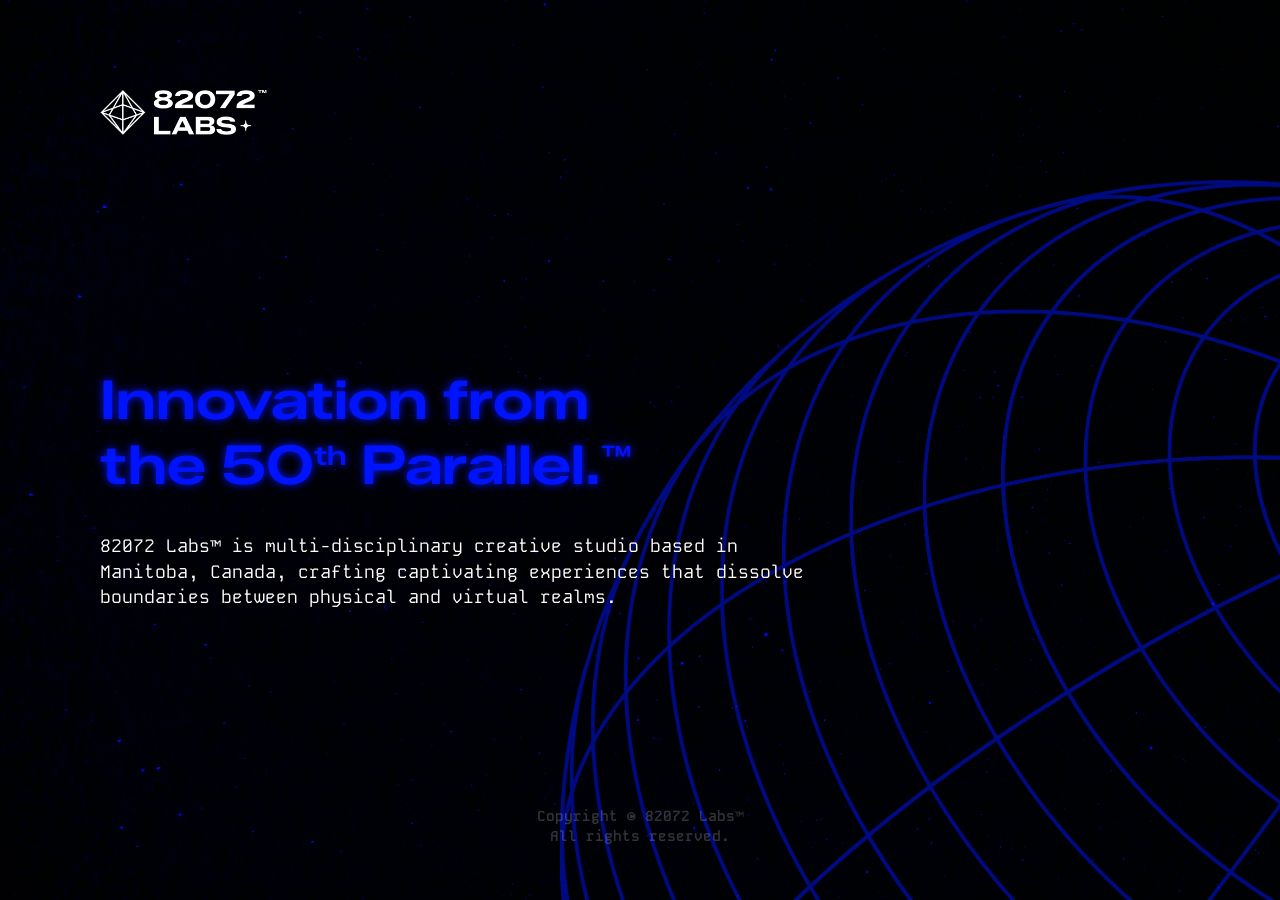
==== index.html @ af7fa80a "initial commit: working splash screen" ====
<!DOCTYPE html>
<html>
  <head>
    <meta charset="utf-8">
    <title>82072 LABS&trade;</title>
    <meta name="viewport" content="width=device-width">
    <meta name="description" content="Clementine Cleaning is a wellness-focused cleaning service currently serving Winnipeg, Steinbach, and Neepawa.">
    <meta name="keywords" content="manitoba cleaners, green cleaners, winnipeg professional cleaners, manitoba professional cleaners, professional cleaners, winnipeg">

    <meta property="og:description" content="Clementine Cleaning is a wellness-focused cleaning service currently serving Winnipeg, Steinbach, and Neepawa.">
    <meta property="og:site_name" content="Clementine Cleaning">
    <meta property="og:title" content="Clementine Cleaning &mdash; tidy home. tidy mind.&trade;">
    <meta property="og:type" content="website">
    <meta property="og:url" content="https://clementinecleaning.ca">
    <meta property="og:image" content="images/card@2x.png" />

    <meta name="theme-color" content="#FDC772">

    <!-- Favicons -->
    <link rel="shortcut icon" href="images/icon-white.png">
    <link rel="apple-touch-icon" href="images/icon-white.png" sizes="180x180">

    <!-- Stylesheets -->
    <link rel="preconnect" href="https://fonts.googleapis.com">
    <link rel="preconnect" href="https://fonts.gstatic.com" crossorigin>
    <link href="https://fonts.googleapis.com/css2?family=Zalando+Sans+Expanded:wght@200..900&display=swap" rel="stylesheet">
    <link href="https://fonts.googleapis.com/css2?family=Kode+Mono:wght@400..700&display=swap" rel="stylesheet">

    <link rel="stylesheet" href="css/flexboxgrid.min.css">
    <link rel="stylesheet" href="css/main.css">
  </head>
  <body>
    <div class="global-container">
    <div class="container-fluid">

      <header class="header row">
        <img class="logo"  src="images/logo-full.png" />
      </header>

      <section class="about row middle-xs between-xs">

        <div class="left-wrapper col-xs-12 col-md-8 last-xs first-md">
          <div class="tagline">Innovation from<br>the 50<sup>th</sup> Parallel.<sup>&trade;</sup></div>
          <div class="info">82072 Labs&trade; is multi-disciplinary creative studio based in Manitoba, Canada, crafting captivating experiences that dissolve boundaries between physical and virtual realms.</div>
        </div>

      </section>

      <footer class="footer row">
        <div class="copyright col-xs-12">Copyright &copy; 82072 Labs&trade;<br> All rights reserved.</div>
      </footer>
    </div>

    <span class="overlay"></span>
    <span class="globe"></span>
  </div>
  </body>
</html>
---- css/flexboxgrid.min.css ----
.container,.container-fluid{margin-right:auto;margin-left:auto}.container-fluid{padding-right:2rem;padding-left:2rem}.row{box-sizing:border-box;display:-webkit-box;display:-webkit-flex;display:-ms-flexbox;display:flex;-webkit-box-flex:0;-webkit-flex:0 1 auto;-ms-flex:0 1 auto;flex:0 1 auto;-webkit-box-orient:horizontal;-webkit-box-direction:normal;-webkit-flex-direction:row;-ms-flex-direction:row;flex-direction:row;-webkit-flex-wrap:wrap;-ms-flex-wrap:wrap;flex-wrap:wrap;margin-right:-.5rem;margin-left:-.5rem}.row.reverse{-webkit-box-orient:horizontal;-webkit-box-direction:reverse;-webkit-flex-direction:row-reverse;-ms-flex-direction:row-reverse;flex-direction:row-reverse}.col.reverse{-webkit-box-orient:vertical;-webkit-box-direction:reverse;-webkit-flex-direction:column-reverse;-ms-flex-direction:column-reverse;flex-direction:column-reverse}.col-xs,.col-xs-1,.col-xs-10,.col-xs-11,.col-xs-12,.col-xs-2,.col-xs-3,.col-xs-4,.col-xs-5,.col-xs-6,.col-xs-7,.col-xs-8,.col-xs-9,.col-xs-offset-1,.col-xs-offset-10,.col-xs-offset-11,.col-xs-offset-12,.col-xs-offset-2,.col-xs-offset-3,.col-xs-offset-4,.col-xs-offset-5,.col-xs-offset-6,.col-xs-offset-7,.col-xs-offset-8,.col-xs-offset-9{box-sizing:border-box;-webkit-box-flex:0;-webkit-flex:0 0 auto;-ms-flex:0 0 auto;flex:0 0 auto;padding-right:.5rem;padding-left:.5rem}.col-xs{-webkit-box-flex:1;-webkit-flex-grow:1;-ms-flex-positive:1;flex-grow:1;-webkit-flex-basis:0;-ms-flex-preferred-size:0;flex-basis:0;max-width:100%}.col-xs-1{-webkit-flex-basis:8.333%;-ms-flex-preferred-size:8.333%;flex-basis:8.333%;max-width:8.333%}.col-xs-2{-webkit-flex-basis:16.667%;-ms-flex-preferred-size:16.667%;flex-basis:16.667%;max-width:16.667%}.col-xs-3{-webkit-flex-basis:25%;-ms-flex-preferred-size:25%;flex-basis:25%;max-width:25%}.col-xs-4{-webkit-flex-basis:33.333%;-ms-flex-preferred-size:33.333%;flex-basis:33.333%;max-width:33.333%}.col-xs-5{-webkit-flex-basis:41.667%;-ms-flex-preferred-size:41.667%;flex-basis:41.667%;max-width:41.667%}.col-xs-6{-webkit-flex-basis:50%;-ms-flex-preferred-size:50%;flex-basis:50%;max-width:50%}.col-xs-7{-webkit-flex-basis:58.333%;-ms-flex-preferred-size:58.333%;flex-basis:58.333%;max-width:58.333%}.col-xs-8{-webkit-flex-basis:66.667%;-ms-flex-preferred-size:66.667%;flex-basis:66.667%;max-width:66.667%}.col-xs-9{-webkit-flex-basis:75%;-ms-flex-preferred-size:75%;flex-basis:75%;max-width:75%}.col-xs-10{-webkit-flex-basis:83.333%;-ms-flex-preferred-size:83.333%;flex-basis:83.333%;max-width:83.333%}.col-xs-11{-webkit-flex-basis:91.667%;-ms-flex-preferred-size:91.667%;flex-basis:91.667%;max-width:91.667%}.col-xs-12{-webkit-flex-basis:100%;-ms-flex-preferred-size:100%;flex-basis:100%;max-width:100%}.col-xs-offset-1{margin-left:8.333%}.col-xs-offset-2{margin-left:16.667%}.col-xs-offset-3{margin-left:25%}.col-xs-offset-4{margin-left:33.333%}.col-xs-offset-5{margin-left:41.667%}.col-xs-offset-6{margin-left:50%}.col-xs-offset-7{margin-left:58.333%}.col-xs-offset-8{margin-left:66.667%}.col-xs-offset-9{margin-left:75%}.col-xs-offset-10{margin-left:83.333%}.col-xs-offset-11{margin-left:91.667%}.start-xs{-webkit-box-pack:start;-webkit-justify-content:flex-start;-ms-flex-pack:start;justify-content:flex-start;text-align:start}.center-xs{-webkit-box-pack:center;-webkit-justify-content:center;-ms-flex-pack:center;justify-content:center;text-align:center}.end-xs{-webkit-box-pack:end;-webkit-justify-content:flex-end;-ms-flex-pack:end;justify-content:flex-end;text-align:end}.top-xs{-webkit-box-align:start;-webkit-align-items:flex-start;-ms-flex-align:start;align-items:flex-start}.middle-xs{-webkit-box-align:center;-webkit-align-items:center;-ms-flex-align:center;align-items:center}.bottom-xs{-webkit-box-align:end;-webkit-align-items:flex-end;-ms-flex-align:end;align-items:flex-end}.around-xs{-webkit-justify-content:space-around;-ms-flex-pack:distribute;justify-content:space-around}.between-xs{-webkit-box-pack:justify;-webkit-justify-content:space-between;-ms-flex-pack:justify;justify-content:space-between}.first-xs{-webkit-box-ordinal-group:0;-webkit-order:-1;-ms-flex-order:-1;order:-1}.last-xs{-webkit-box-ordinal-group:2;-webkit-order:1;-ms-flex-order:1;order:1}@media only screen and (min-width:48em){.container{width:49rem}.col-sm,.col-sm-1,.col-sm-10,.col-sm-11,.col-sm-12,.col-sm-2,.col-sm-3,.col-sm-4,.col-sm-5,.col-sm-6,.col-sm-7,.col-sm-8,.col-sm-9,.col-sm-offset-1,.col-sm-offset-10,.col-sm-offset-11,.col-sm-offset-12,.col-sm-offset-2,.col-sm-offset-3,.col-sm-offset-4,.col-sm-offset-5,.col-sm-offset-6,.col-sm-offset-7,.col-sm-offset-8,.col-sm-offset-9{box-sizing:border-box;-webkit-box-flex:0;-webkit-flex:0 0 auto;-ms-flex:0 0 auto;flex:0 0 auto;padding-right:.5rem;padding-left:.5rem}.col-sm{-webkit-box-flex:1;-webkit-flex-grow:1;-ms-flex-positive:1;flex-grow:1;-webkit-flex-basis:0;-ms-flex-preferred-size:0;flex-basis:0;max-width:100%}.col-sm-1{-webkit-flex-basis:8.333%;-ms-flex-preferred-size:8.333%;flex-basis:8.333%;max-width:8.333%}.col-sm-2{-webkit-flex-basis:16.667%;-ms-flex-preferred-size:16.667%;flex-basis:16.667%;max-width:16.667%}.col-sm-3{-webkit-flex-basis:25%;-ms-flex-preferred-size:25%;flex-basis:25%;max-width:25%}.col-sm-4{-webkit-flex-basis:33.333%;-ms-flex-preferred-size:33.333%;flex-basis:33.333%;max-width:33.333%}.col-sm-5{-webkit-flex-basis:41.667%;-ms-flex-preferred-size:41.667%;flex-basis:41.667%;max-width:41.667%}.col-sm-6{-webkit-flex-basis:50%;-ms-flex-preferred-size:50%;flex-basis:50%;max-width:50%}.col-sm-7{-webkit-flex-basis:58.333%;-ms-flex-preferred-size:58.333%;flex-basis:58.333%;max-width:58.333%}.col-sm-8{-webkit-flex-basis:66.667%;-ms-flex-preferred-size:66.667%;flex-basis:66.667%;max-width:66.667%}.col-sm-9{-webkit-flex-basis:75%;-ms-flex-preferred-size:75%;flex-basis:75%;max-width:75%}.col-sm-10{-webkit-flex-basis:83.333%;-ms-flex-preferred-size:83.333%;flex-basis:83.333%;max-width:83.333%}.col-sm-11{-webkit-flex-basis:91.667%;-ms-flex-preferred-size:91.667%;flex-basis:91.667%;max-width:91.667%}.col-sm-12{-webkit-flex-basis:100%;-ms-flex-preferred-size:100%;flex-basis:100%;max-width:100%}.col-sm-offset-1{margin-left:8.333%}.col-sm-offset-2{margin-left:16.667%}.col-sm-offset-3{margin-left:25%}.col-sm-offset-4{margin-left:33.333%}.col-sm-offset-5{margin-left:41.667%}.col-sm-offset-6{margin-left:50%}.col-sm-offset-7{margin-left:58.333%}.col-sm-offset-8{margin-left:66.667%}.col-sm-offset-9{margin-left:75%}.col-sm-offset-10{margin-left:83.333%}.col-sm-offset-11{margin-left:91.667%}.start-sm{-webkit-box-pack:start;-webkit-justify-content:flex-start;-ms-flex-pack:start;justify-content:flex-start;text-align:start}.center-sm{-webkit-box-pack:center;-webkit-justify-content:center;-ms-flex-pack:center;justify-content:center;text-align:center}.end-sm{-webkit-box-pack:end;-webkit-justify-content:flex-end;-ms-flex-pack:end;justify-content:flex-end;text-align:end}.top-sm{-webkit-box-align:start;-webkit-align-items:flex-start;-ms-flex-align:start;align-items:flex-start}.middle-sm{-webkit-box-align:center;-webkit-align-items:center;-ms-flex-align:center;align-items:center}.bottom-sm{-webkit-box-align:end;-webkit-align-items:flex-end;-ms-flex-align:end;align-items:flex-end}.around-sm{-webkit-justify-content:space-around;-ms-flex-pack:distribute;justify-content:space-around}.between-sm{-webkit-box-pack:justify;-webkit-justify-content:space-between;-ms-flex-pack:justify;justify-content:space-between}.first-sm{-webkit-box-ordinal-group:0;-webkit-order:-1;-ms-flex-order:-1;order:-1}.last-sm{-webkit-box-ordinal-group:2;-webkit-order:1;-ms-flex-order:1;order:1}}@media only screen and (min-width:64em){.container{width:65rem}.col-md,.col-md-1,.col-md-10,.col-md-11,.col-md-12,.col-md-2,.col-md-3,.col-md-4,.col-md-5,.col-md-6,.col-md-7,.col-md-8,.col-md-9,.col-md-offset-1,.col-md-offset-10,.col-md-offset-11,.col-md-offset-12,.col-md-offset-2,.col-md-offset-3,.col-md-offset-4,.col-md-offset-5,.col-md-offset-6,.col-md-offset-7,.col-md-offset-8,.col-md-offset-9{box-sizing:border-box;-webkit-box-flex:0;-webkit-flex:0 0 auto;-ms-flex:0 0 auto;flex:0 0 auto;padding-right:.5rem;padding-left:.5rem}.col-md{-webkit-box-flex:1;-webkit-flex-grow:1;-ms-flex-positive:1;flex-grow:1;-webkit-flex-basis:0;-ms-flex-preferred-size:0;flex-basis:0;max-width:100%}.col-md-1{-webkit-flex-basis:8.333%;-ms-flex-preferred-size:8.333%;flex-basis:8.333%;max-width:8.333%}.col-md-2{-webkit-flex-basis:16.667%;-ms-flex-preferred-size:16.667%;flex-basis:16.667%;max-width:16.667%}.col-md-3{-webkit-flex-basis:25%;-ms-flex-preferred-size:25%;flex-basis:25%;max-width:25%}.col-md-4{-webkit-flex-basis:33.333%;-ms-flex-preferred-size:33.333%;flex-basis:33.333%;max-width:33.333%}.col-md-5{-webkit-flex-basis:41.667%;-ms-flex-preferred-size:41.667%;flex-basis:41.667%;max-width:41.667%}.col-md-6{-webkit-flex-basis:50%;-ms-flex-preferred-size:50%;flex-basis:50%;max-width:50%}.col-md-7{-webkit-flex-basis:58.333%;-ms-flex-preferred-size:58.333%;flex-basis:58.333%;max-width:58.333%}.col-md-8{-webkit-flex-basis:66.667%;-ms-flex-preferred-size:66.667%;flex-basis:66.667%;max-width:66.667%}.col-md-9{-webkit-flex-basis:75%;-ms-flex-preferred-size:75%;flex-basis:75%;max-width:75%}.col-md-10{-webkit-flex-basis:83.333%;-ms-flex-preferred-size:83.333%;flex-basis:83.333%;max-width:83.333%}.col-md-11{-webkit-flex-basis:91.667%;-ms-flex-preferred-size:91.667%;flex-basis:91.667%;max-width:91.667%}.col-md-12{-webkit-flex-basis:100%;-ms-flex-preferred-size:100%;flex-basis:100%;max-width:100%}.col-md-offset-1{margin-left:8.333%}.col-md-offset-2{margin-left:16.667%}.col-md-offset-3{margin-left:25%}.col-md-offset-4{margin-left:33.333%}.col-md-offset-5{margin-left:41.667%}.col-md-offset-6{margin-left:50%}.col-md-offset-7{margin-left:58.333%}.col-md-offset-8{margin-left:66.667%}.col-md-offset-9{margin-left:75%}.col-md-offset-10{margin-left:83.333%}.col-md-offset-11{margin-left:91.667%}.start-md{-webkit-box-pack:start;-webkit-justify-content:flex-start;-ms-flex-pack:start;justify-content:flex-start;text-align:start}.center-md{-webkit-box-pack:center;-webkit-justify-content:center;-ms-flex-pack:center;justify-content:center;text-align:center}.end-md{-webkit-box-pack:end;-webkit-justify-content:flex-end;-ms-flex-pack:end;justify-content:flex-end;text-align:end}.top-md{-webkit-box-align:start;-webkit-align-items:flex-start;-ms-flex-align:start;align-items:flex-start}.middle-md{-webkit-box-align:center;-webkit-align-items:center;-ms-flex-align:center;align-items:center}.bottom-md{-webkit-box-align:end;-webkit-align-items:flex-end;-ms-flex-align:end;align-items:flex-end}.around-md{-webkit-justify-content:space-around;-ms-flex-pack:distribute;justify-content:space-around}.between-md{-webkit-box-pack:justify;-webkit-justify-content:space-between;-ms-flex-pack:justify;justify-content:space-between}.first-md{-webkit-box-ordinal-group:0;-webkit-order:-1;-ms-flex-order:-1;order:-1}.last-md{-webkit-box-ordinal-group:2;-webkit-order:1;-ms-flex-order:1;order:1}}@media only screen and (min-width:75em){.container{width:76rem}.col-lg,.col-lg-1,.col-lg-10,.col-lg-11,.col-lg-12,.col-lg-2,.col-lg-3,.col-lg-4,.col-lg-5,.col-lg-6,.col-lg-7,.col-lg-8,.col-lg-9,.col-lg-offset-1,.col-lg-offset-10,.col-lg-offset-11,.col-lg-offset-12,.col-lg-offset-2,.col-lg-offset-3,.col-lg-offset-4,.col-lg-offset-5,.col-lg-offset-6,.col-lg-offset-7,.col-lg-offset-8,.col-lg-offset-9{box-sizing:border-box;-webkit-box-flex:0;-webkit-flex:0 0 auto;-ms-flex:0 0 auto;flex:0 0 auto;padding-right:.5rem;padding-left:.5rem}.col-lg{-webkit-box-flex:1;-webkit-flex-grow:1;-ms-flex-positive:1;flex-grow:1;-webkit-flex-basis:0;-ms-flex-preferred-size:0;flex-basis:0;max-width:100%}.col-lg-1{-webkit-flex-basis:8.333%;-ms-flex-preferred-size:8.333%;flex-basis:8.333%;max-width:8.333%}.col-lg-2{-webkit-flex-basis:16.667%;-ms-flex-preferred-size:16.667%;flex-basis:16.667%;max-width:16.667%}.col-lg-3{-webkit-flex-basis:25%;-ms-flex-preferred-size:25%;flex-basis:25%;max-width:25%}.col-lg-4{-webkit-flex-basis:33.333%;-ms-flex-preferred-size:33.333%;flex-basis:33.333%;max-width:33.333%}.col-lg-5{-webkit-flex-basis:41.667%;-ms-flex-preferred-size:41.667%;flex-basis:41.667%;max-width:41.667%}.col-lg-6{-webkit-flex-basis:50%;-ms-flex-preferred-size:50%;flex-basis:50%;max-width:50%}.col-lg-7{-webkit-flex-basis:58.333%;-ms-flex-preferred-size:58.333%;flex-basis:58.333%;max-width:58.333%}.col-lg-8{-webkit-flex-basis:66.667%;-ms-flex-preferred-size:66.667%;flex-basis:66.667%;max-width:66.667%}.col-lg-9{-webkit-flex-basis:75%;-ms-flex-preferred-size:75%;flex-basis:75%;max-width:75%}.col-lg-10{-webkit-flex-basis:83.333%;-ms-flex-preferred-size:83.333%;flex-basis:83.333%;max-width:83.333%}.col-lg-11{-webkit-flex-basis:91.667%;-ms-flex-preferred-size:91.667%;flex-basis:91.667%;max-width:91.667%}.col-lg-12{-webkit-flex-basis:100%;-ms-flex-preferred-size:100%;flex-basis:100%;max-width:100%}.col-lg-offset-1{margin-left:8.333%}.col-lg-offset-2{margin-left:16.667%}.col-lg-offset-3{margin-left:25%}.col-lg-offset-4{margin-left:33.333%}.col-lg-offset-5{margin-left:41.667%}.col-lg-offset-6{margin-left:50%}.col-lg-offset-7{margin-left:58.333%}.col-lg-offset-8{margin-left:66.667%}.col-lg-offset-9{margin-left:75%}.col-lg-offset-10{margin-left:83.333%}.col-lg-offset-11{margin-left:91.667%}.start-lg{-webkit-box-pack:start;-webkit-justify-content:flex-start;-ms-flex-pack:start;justify-content:flex-start;text-align:start}.center-lg{-webkit-box-pack:center;-webkit-justify-content:center;-ms-flex-pack:center;justify-content:center;text-align:center}.end-lg{-webkit-box-pack:end;-webkit-justify-content:flex-end;-ms-flex-pack:end;justify-content:flex-end;text-align:end}.top-lg{-webkit-box-align:start;-webkit-align-items:flex-start;-ms-flex-align:start;align-items:flex-start}.middle-lg{-webkit-box-align:center;-webkit-align-items:center;-ms-flex-align:center;align-items:center}.bottom-lg{-webkit-box-align:end;-webkit-align-items:flex-end;-ms-flex-align:end;align-items:flex-end}.around-lg{-webkit-justify-content:space-around;-ms-flex-pack:distribute;justify-content:space-around}.between-lg{-webkit-box-pack:justify;-webkit-justify-content:space-between;-ms-flex-pack:justify;justify-content:space-between}.first-lg{-webkit-box-ordinal-group:0;-webkit-order:-1;-ms-flex-order:-1;order:-1}.last-lg{-webkit-box-ordinal-group:2;-webkit-order:1;-ms-flex-order:1;order:1}}
---- css/main.css ----
* {
  margin: 0;
  padding: 0;
  /*outline: 1px dashed blue;*/
}

:root {
  font-size: 18px;
  line-height: 1.4;
  font-family: "Kode Mono", monospace;
  -webkit-font-smoothing: antialiased;
  -moz-osx-font-smoothing: grayscale;
}

html {
  background: #010111;
  background-size: cover;
}

html,
body {
  height: 100%;
  width: 100%;
  background-image: url("../images/space.jpg");
  background-size: cover;
}

body {
  color: #ffffff;
  font-weight: 600;
  position: relative;
}

b,
strong {
  font-weight: 800;
  color: inherit;
}

img {
  height: auto;
}

h1 {
  font-size: 3rem;
}

h2 {
  font-size: 1.5rem;
}

ul {
  padding-inline-start: 20px
}

a {
  color: inherit;
}

sup {
  font-size: 50%;
}

.overlay {
  position: absolute;
  top: 0;
  left: 0;
  right: 0;
  bottom: 0;
  background: #0013FF;
  mix-blend-mode: multiply;
  z-index: 1;
}

.global-container {
  min-height: 100dvh; /* dynamic viewport height */
  position: relative;
}

.container-fluid {
  display: flex;
  width: 100%;
  min-height: 100dvh;
  max-width: 64rem;
  padding: 1rem 2rem;
  box-sizing: border-box;
  flex-direction: column;
  align-items: flex-start;
  justify-content: space-between;
  z-index: 2;
  position: relative;
}

.row {
  width: 100%;
  margin: 0 auto;
}

.header {
  padding: 2rem 0;
}

.left-wrapper {
  padding: 0;
}

.logo {
  height: 2.5rem;
  animation: 0.5s linear fadeIn;
}

.footer {
  flex: 0;
  padding: 4rem 0 1rem 0;
  justify-content: center;
  text-align: center;
}

.copyright {
  opacity: 0.2;
  font-size: 0.8rem;
}

.btn {
  background: #fff;
  padding: 0.75rem 1.25rem;
  border-radius: 10rem;
  box-shadow: 0 4px 8px rgba(0, 0, 0, 0.1);
  display: inline-block;
  color: #FDC772;
  transition: all 0.15s;
}

a.btn,
a.btn:link {
  text-decoration: none;
  text-shadow: none;
  -webkit-tap-highlight-color: #ccc;
}

.btn-arrow:after {
  content: "\0203A";
  padding-left: 1rem;
}

.btn:hover {
  box-shadow: 0 0 1px rgba(0, 0, 0, 0.3);
  outline: none;
}

.btn:active {
  box-shadow: inset 0 0 4px rgba(0, 0, 0, 0.2);
  outline: none;
}

.tagline {
  font-size: 2.5rem;
  font-family: "Zalando Sans Expanded", sans-serif;
  line-height: 1.2;
  margin-top: 3rem;
  margin-bottom: 2rem;
  text-shadow: 0 0 4px rgba(0,0,0,0.5);
  animation: 0.6s fadeInY;
  color: #0013FF;
  text-shadow: 0 0 0.5rem #0013FF;
  animation: 5s glow infinite alternate;
}

.info {
  text-shadow: 0 0 4px rgba(0,0,0,0.5);
  animation: 0.6s fadeInY;
  font-weight: 400;
  /*color: #0013FF;*/
}

.globe {
  width: 25rem;
  height: 25rem;
  background-image: url("../images/globe-cropped.png");
  background-size: cover;
  position: absolute;
  right: 0;
  bottom: 0;
  opacity: 0.3;
}

@media only screen and (min-width: 48em) {
  .container-fluid {
    padding: 3rem 2rem;
    display: flex;
    flex-flow: column;
  }

  .header {
    padding: 2rem 0;
  }

  .logo {
    height: 2.5rem;
    animation: 0.5s linear fadeIn;
  }

  .about {
    padding: 4rem 0;
    height: 100%;
  }

  .intro {
    font-size: 1.5rem;
    margin-top: 2rem;
  }

  .tagline {
    font-size: 3rem;
    margin-top: 0;
  }

  .footer {
    padding: 0;
  }

  .globe {
    width: 40rem;
    height: 40rem;
    opacity: 0.5;
  }
}

@-webkit-keyframes fadeInY {
  from {
    opacity: 0;
    transform: translateY(1rem);
  }

  to {
    opacity: 1;
    transform: translateY(0rem);
  }
}

@-webkit-keyframes fadeInX {
  from {
    opacity: 0;
    transform: translateX(1rem);
  }

  to {
    opacity: 1;
    transform: translateX(0rem);
  }
}

@-webkit-keyframes fadeIn {
  from {
    opacity: 0;
  }

  to {
    opacity: 1;
  }
}
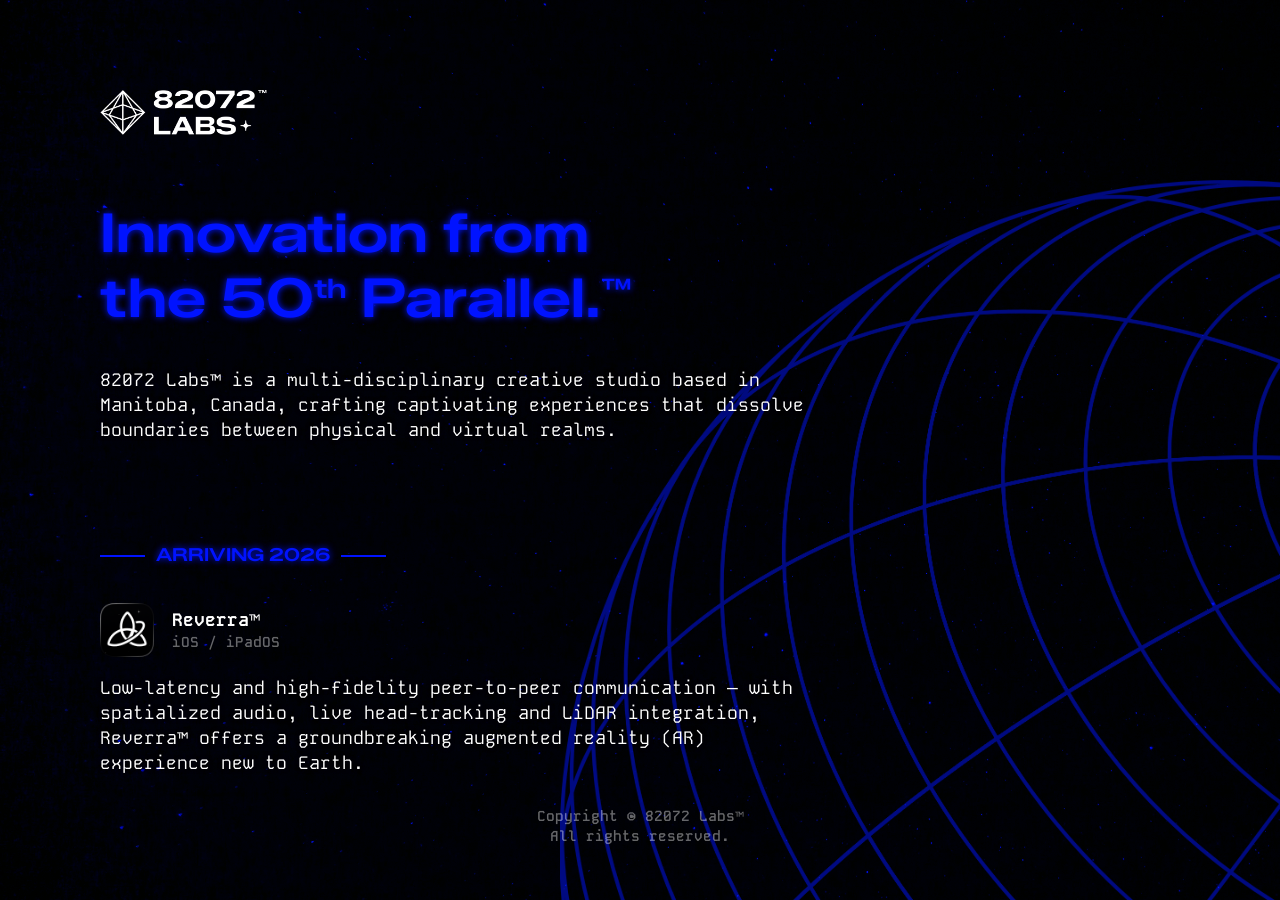
==== commit 678f89cf: "add Reverra section" ====
--- a/index.html
+++ b/index.html
@@ -38,16 +38,28 @@
       </header>
 
       <section class="about row middle-xs between-xs">
-
         <div class="left-wrapper col-xs-12 col-md-8 last-xs first-md">
           <div class="tagline">Innovation from<br>the 50<sup>th</sup> Parallel.<sup>&trade;</sup></div>
-          <div class="info">82072 Labs&trade; is multi-disciplinary creative studio based in Manitoba, Canada, crafting captivating experiences that dissolve boundaries between physical and virtual realms.</div>
+          <div class="info">82072 Labs&trade; is a multi-disciplinary creative studio based in Manitoba, Canada, crafting captivating experiences that dissolve boundaries between physical and virtual realms.</div>
         </div>
+      </section>
 
+      <section class="coming-soon row">
+        <div class="reverra-wrapper col-xs-12 col-md-8 last-xs first-md">
+          <div class="arrival">Arriving 2026</div>
+          <div class="icon-wrapper">
+            <img class="icon"  src="images/reverra-icon@2x.png" />
+            <span>
+              <div class="name">Reverra&trade;</div>
+              <div class="platforms">iOS / iPadOS</div>
+            </span>
+          </div>
+          <div class="info">Low-latency and high-fidelity peer-to-peer communication &mdash; with spatialized audio, live head-tracking and LiDAR integration, Reverra&trade; offers a groundbreaking augmented reality (AR) experience new to Earth.</div>
+        </div>
       </section>
 
       <footer class="footer row">
-        <div class="copyright col-xs-12">Copyright &copy; 82072 Labs&trade;<br> All rights reserved.</div>
+        <div class="copyright col-xs-12">Copyright &copy; 82072 Labs&trade;<br> All rights reserved.<br></div>
       </footer>
     </div>
 
--- a/css/main.css
+++ b/css/main.css
@@ -10,6 +10,11 @@
   font-family: "Kode Mono", monospace;
   -webkit-font-smoothing: antialiased;
   -moz-osx-font-smoothing: grayscale;
+}
+
+::selection {
+  color: #ffffff;
+  background-color: #0013FF;
 }
 
 html {
@@ -117,7 +122,7 @@
 }
 
 .copyright {
-  opacity: 0.2;
+  opacity: 0.4;
   font-size: 0.8rem;
 }
 
@@ -153,17 +158,21 @@
   outline: none;
 }
 
+.about {
+  padding-bottom: 4rem;
+  height: 100%;
+}
+
 .tagline {
   font-size: 2.5rem;
   font-family: "Zalando Sans Expanded", sans-serif;
   line-height: 1.2;
   margin-top: 3rem;
   margin-bottom: 2rem;
-  text-shadow: 0 0 4px rgba(0,0,0,0.5);
   animation: 0.6s fadeInY;
   color: #0013FF;
-  text-shadow: 0 0 0.5rem #0013FF;
-  animation: 5s glow infinite alternate;
+  text-shadow: 0 0 0.4rem #0013FF;
+  animation: 0.6s fadeInY;
 }
 
 .info {
@@ -182,6 +191,62 @@
   right: 0;
   bottom: 0;
   opacity: 0.3;
+  animation: 2s fadeInGlobeMobile;
+}
+
+.reverra-wrapper {
+  padding: 0;
+}
+
+.reverra-wrapper .arrival {
+  display: flex;
+  font-family: "Zalando Sans Expanded", sans-serif;
+  color: #0013FF;
+  text-shadow: 0 0 0.4rem #0013FF;
+  text-transform: uppercase;
+  line-height: 1.2;
+  align-items: center;
+  margin-bottom: 2rem;
+}
+
+.reverra-wrapper .icon-wrapper {
+  display: flex;
+  flex-direction: row;
+  align-items: center;
+  margin-bottom: 1rem;
+}
+
+.reverra-wrapper .icon {
+  height: 3rem;
+  display: inline-block;
+  margin-right: 1rem;
+}
+
+.reverra-wrapper .name {
+  font-weight: 700;
+}
+
+.reverra-wrapper .platforms {
+  opacity: 0.4;
+  font-size: 0.8rem;
+}
+
+.coming-soon .arrival:before,
+.coming-soon .arrival:after {
+  content: "";
+  height: 2px;
+  background: #0013FF;
+  display: inline-block;
+}
+
+.coming-soon .arrival:before {
+  width: 2.5rem;
+  margin-right: 0.6rem;
+}
+
+.coming-soon .arrival:after {
+  width: 2.5rem;
+  margin-left: 0.6rem;
 }
 
 @media only screen and (min-width: 48em) {
@@ -200,11 +265,6 @@
     animation: 0.5s linear fadeIn;
   }
 
-  .about {
-    padding: 4rem 0;
-    height: 100%;
-  }
-
   .intro {
     font-size: 1.5rem;
     margin-top: 2rem;
@@ -223,6 +283,7 @@
     width: 40rem;
     height: 40rem;
     opacity: 0.5;
+    animation: 2s fadeInGlobe;
   }
 }
 
@@ -258,4 +319,24 @@
   to {
     opacity: 1;
   }
+}
+
+@-webkit-keyframes fadeInGlobe {
+  from {
+    opacity: 0;
+  }
+
+  to {
+    opacity: 0.5;
+  }
+}
+
+@-webkit-keyframes fadeInGlobeMobile {
+  from {
+    opacity: 0;
+  }
+
+  to {
+    opacity: 0.3;
+  }
 }
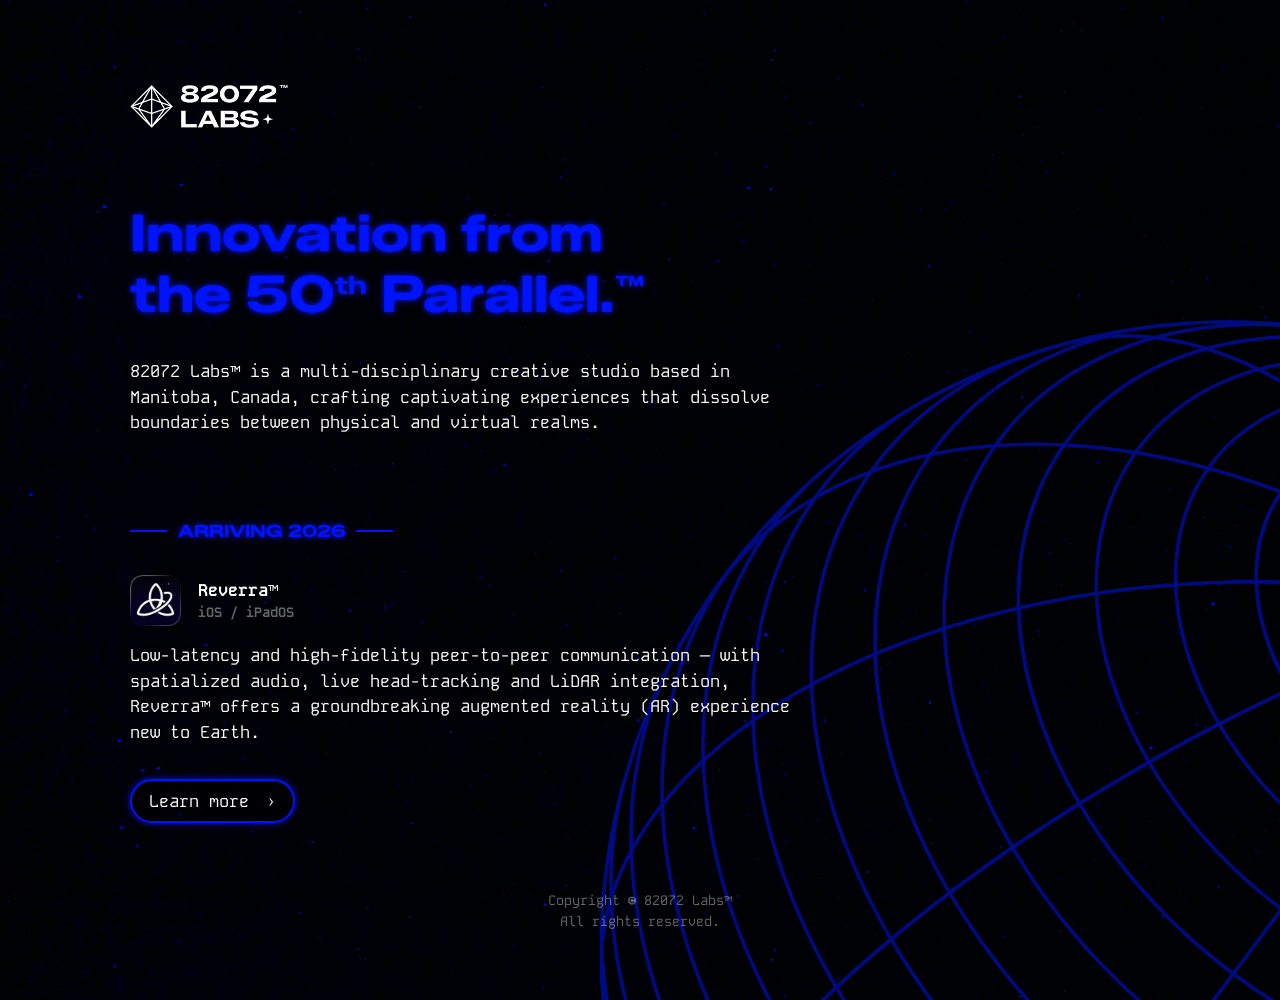
==== commit 9ccff9d1: "add Reverra page" ====
--- a/index.html
+++ b/index.html
@@ -31,40 +31,40 @@
   </head>
   <body>
     <div class="global-container">
-    <div class="container-fluid">
+      <div class="container-fluid">
+        <header class="header row">
+          <a href="/"><img class="logo"  src="images/logo-full.png" /></a>
+        </header>
 
-      <header class="header row">
-        <img class="logo"  src="images/logo-full.png" />
-      </header>
+        <section class="about row middle-xs between-xs">
+          <div class="left-wrapper col-xs-12 col-md-8 last-xs first-md">
+            <h1 class="tagline">Innovation from<br>the 50<sup>th</sup> Parallel.<sup>&trade;</sup></h1>
+            <div class="info">82072 Labs&trade; is a multi-disciplinary creative studio based in Manitoba, Canada, crafting captivating experiences that dissolve boundaries between physical and virtual realms.</div>
+          </div>
+        </section>
 
-      <section class="about row middle-xs between-xs">
-        <div class="left-wrapper col-xs-12 col-md-8 last-xs first-md">
-          <div class="tagline">Innovation from<br>the 50<sup>th</sup> Parallel.<sup>&trade;</sup></div>
-          <div class="info">82072 Labs&trade; is a multi-disciplinary creative studio based in Manitoba, Canada, crafting captivating experiences that dissolve boundaries between physical and virtual realms.</div>
-        </div>
-      </section>
+        <section class="coming-soon row">
+          <div class="reverra-wrapper col-xs-12 col-md-8 last-xs first-md">
+            <h3>Arriving 2026</h3>
+            <div class="icon-wrapper">
+              <img class="icon"  src="images/reverra-icon@2x.png" />
+              <span>
+                <strong>Reverra&trade;</strong>
+                <div class="platforms"><strong>iOS / iPadOS</strong></div>
+              </span>
+            </div>
+            <div class="info">Low-latency and high-fidelity peer-to-peer communication &mdash; with spatialized audio, live head-tracking and LiDAR integration, Reverra&trade; offers a groundbreaking augmented reality (AR) experience new to Earth.</div>
+            <a class="btn btn-arrow" href="/reverra">Learn more</a>
+          </div>
+        </section>
 
-      <section class="coming-soon row">
-        <div class="reverra-wrapper col-xs-12 col-md-8 last-xs first-md">
-          <div class="arrival">Arriving 2026</div>
-          <div class="icon-wrapper">
-            <img class="icon"  src="images/reverra-icon@2x.png" />
-            <span>
-              <div class="name">Reverra&trade;</div>
-              <div class="platforms">iOS / iPadOS</div>
-            </span>
-          </div>
-          <div class="info">Low-latency and high-fidelity peer-to-peer communication &mdash; with spatialized audio, live head-tracking and LiDAR integration, Reverra&trade; offers a groundbreaking augmented reality (AR) experience new to Earth.</div>
-        </div>
-      </section>
+        <footer class="footer row">
+          <div class="copyright col-xs-12">Copyright &copy; 82072 Labs&trade;<br> All rights reserved.<br></div>
+        </footer>
+      </div>
 
-      <footer class="footer row">
-        <div class="copyright col-xs-12">Copyright &copy; 82072 Labs&trade;<br> All rights reserved.<br></div>
-      </footer>
+      <span class="overlay"></span>
+      <span class="globe"></span>
     </div>
-
-    <span class="overlay"></span>
-    <span class="globe"></span>
-  </div>
   </body>
 </html>
--- a/css/main.css
+++ b/css/main.css
@@ -5,8 +5,8 @@
 }
 
 :root {
-  font-size: 18px;
-  line-height: 1.4;
+  font-size: 17px;
+  line-height: 1.5;
   font-family: "Kode Mono", monospace;
   -webkit-font-smoothing: antialiased;
   -moz-osx-font-smoothing: grayscale;
@@ -32,14 +32,18 @@
 
 body {
   color: #ffffff;
-  font-weight: 600;
+  font-weight: 400;
   position: relative;
 }
 
 b,
 strong {
-  font-weight: 800;
+  font-weight: 700;
   color: inherit;
+}
+
+em {
+  opacity: 0.6;
 }
 
 img {
@@ -47,11 +51,53 @@
 }
 
 h1 {
-  font-size: 3rem;
+  font-size: 2.5rem;
+  font-family: "Zalando Sans Expanded", sans-serif;
+  line-height: 1.2;
+  margin-bottom: 2rem;
+  color: #0013FF;
+  text-shadow: 0 0 0.4rem #0013FF;
+  animation: 0.6s fadeInY;
 }
 
 h2 {
-  font-size: 1.5rem;
+  font-size: 1.6rem;
+  font-family: "Zalando Sans Expanded", sans-serif;
+  line-height: 1.3;
+  margin-bottom: 2rem;
+  color: #0013FF;
+  text-shadow: 0 0 0.4rem #0013FF;
+  animation: 0.6s fadeInY;
+}
+
+h3 {
+  display: flex;
+  font-family: "Zalando Sans Expanded", sans-serif;
+  font-size: 1rem;
+  color: #0013FF;
+  text-shadow: 0 0 0.4rem #0013FF;
+  text-transform: uppercase;
+  line-height: 1.2;
+  margin-bottom: 2rem;
+  margin-top: 2rem;
+  align-items: center;
+}
+
+h3:before,
+h3:after {
+  content: "";
+  height: 2px;
+  width: 2.2rem;
+  background: #0013FF;
+  display: inline-block;
+}
+
+h3:before {
+  margin-right: 0.6rem;
+}
+
+h3:after {
+  margin-left: 0.6rem;
 }
 
 ul {
@@ -115,8 +161,6 @@
 }
 
 .footer {
-  flex: 0;
-  padding: 4rem 0 1rem 0;
   justify-content: center;
   text-align: center;
 }
@@ -124,62 +168,62 @@
 .copyright {
   opacity: 0.4;
   font-size: 0.8rem;
+  padding: 4rem 0 1rem 0;
 }
 
 .btn {
-  background: #fff;
-  padding: 0.75rem 1.25rem;
+  background: rgba(0, 0, 0, 0.5);
+  border: 2px solid #0013FF;
+  padding: 0.5rem 1rem;
   border-radius: 10rem;
-  box-shadow: 0 4px 8px rgba(0, 0, 0, 0.1);
+  box-shadow: 0 0 0.4rem #0013FF;
   display: inline-block;
-  color: #FDC772;
-  transition: all 0.15s;
+  color: #fff;
+  transition: all 0.2s;
+  line-height: 1.35;
 }
 
 a.btn,
 a.btn:link {
   text-decoration: none;
   text-shadow: none;
-  -webkit-tap-highlight-color: #ccc;
+  -webkit-tap-highlight-color: transparent;
 }
 
 .btn-arrow:after {
   content: "\0203A";
   padding-left: 1rem;
+  transition: all 0.2s;
 }
 
 .btn:hover {
   box-shadow: 0 0 1px rgba(0, 0, 0, 0.3);
+  opacity: 0.9;
   outline: none;
+}
+
+.btn:hover:after {
+  padding-left: 1.2rem;
 }
 
 .btn:active {
   box-shadow: inset 0 0 4px rgba(0, 0, 0, 0.2);
   outline: none;
+  transform: scale3d(1.05, 1.05, 1.05);
 }
 
 .about {
-  padding-bottom: 4rem;
+  padding-bottom: 3rem;
   height: 100%;
 }
 
 .tagline {
-  font-size: 2.5rem;
-  font-family: "Zalando Sans Expanded", sans-serif;
-  line-height: 1.2;
-  margin-top: 3rem;
   margin-bottom: 2rem;
-  animation: 0.6s fadeInY;
-  color: #0013FF;
-  text-shadow: 0 0 0.4rem #0013FF;
-  animation: 0.6s fadeInY;
 }
 
 .info {
   text-shadow: 0 0 4px rgba(0,0,0,0.5);
   animation: 0.6s fadeInY;
-  font-weight: 400;
-  /*color: #0013FF;*/
 }
 
 .globe {
@@ -198,17 +242,6 @@
   padding: 0;
 }
 
-.reverra-wrapper .arrival {
-  display: flex;
-  font-family: "Zalando Sans Expanded", sans-serif;
-  color: #0013FF;
-  text-shadow: 0 0 0.4rem #0013FF;
-  text-transform: uppercase;
-  line-height: 1.2;
-  align-items: center;
-  margin-bottom: 2rem;
-}
-
 .reverra-wrapper .icon-wrapper {
   display: flex;
   flex-direction: row;
@@ -222,31 +255,18 @@
   margin-right: 1rem;
 }
 
-.reverra-wrapper .name {
-  font-weight: 700;
-}
-
 .reverra-wrapper .platforms {
   opacity: 0.4;
   font-size: 0.8rem;
 }
 
-.coming-soon .arrival:before,
-.coming-soon .arrival:after {
-  content: "";
-  height: 2px;
-  background: #0013FF;
-  display: inline-block;
-}
-
-.coming-soon .arrival:before {
-  width: 2.5rem;
-  margin-right: 0.6rem;
-}
-
-.coming-soon .arrival:after {
-  width: 2.5rem;
-  margin-left: 0.6rem;
+.reverra-wrapper .btn {
+  margin-top: 2rem;
+}
+
+.about,
+.article {
+  margin-top: 2rem;
 }
 
 @media only screen and (min-width: 48em) {
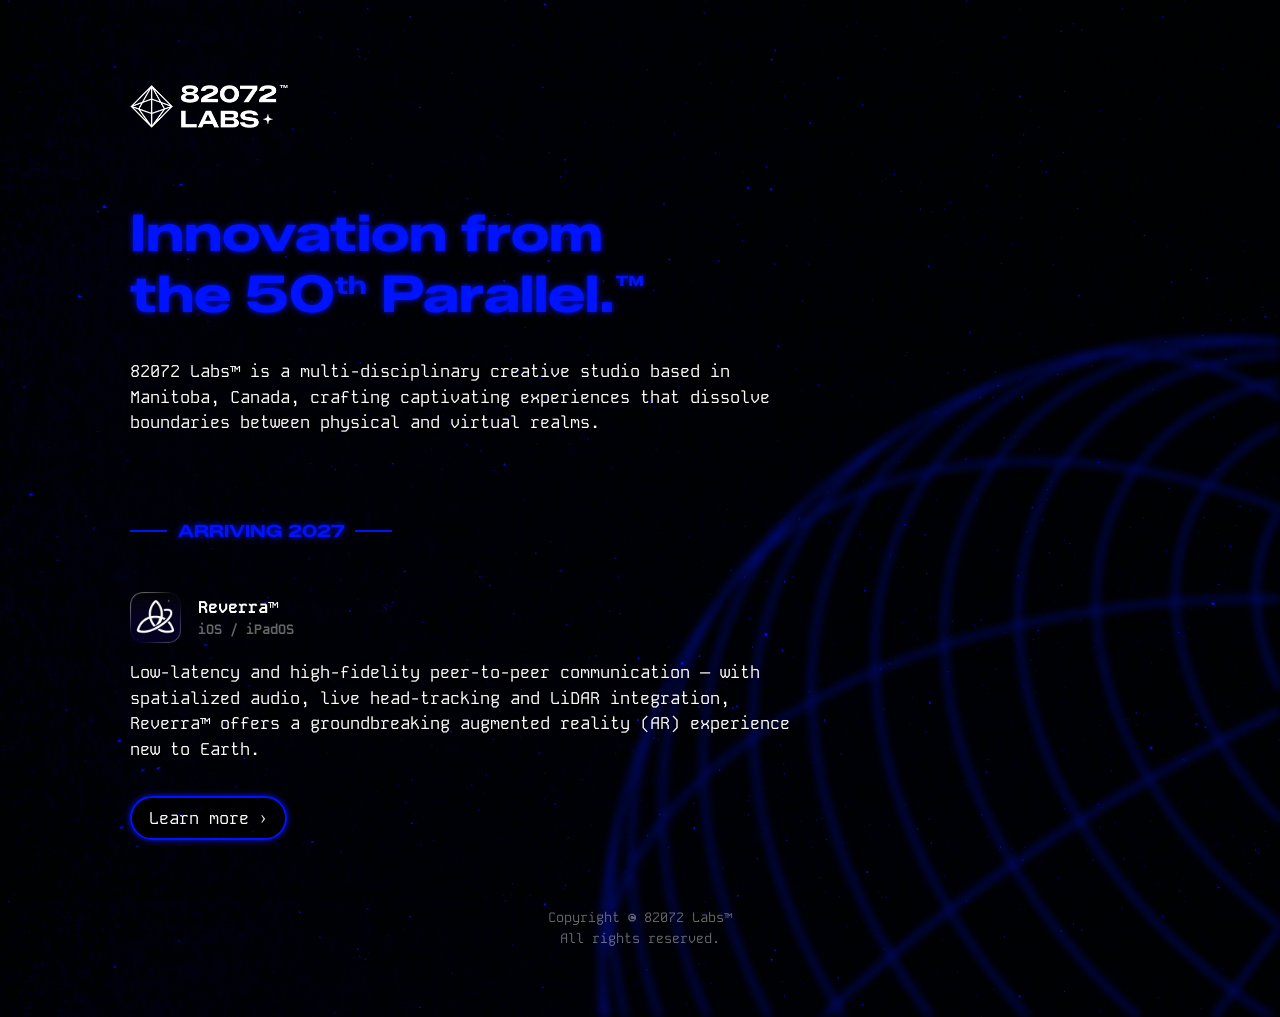
==== commit d4ef0e99: "polish" ====
--- a/index.html
+++ b/index.html
@@ -2,23 +2,25 @@
 <html>
   <head>
     <meta charset="utf-8">
-    <title>82072 LABS&trade;</title>
+    <title>82072 Labs&trade;</title>
     <meta name="viewport" content="width=device-width">
-    <meta name="description" content="Clementine Cleaning is a wellness-focused cleaning service currently serving Winnipeg, Steinbach, and Neepawa.">
-    <meta name="keywords" content="manitoba cleaners, green cleaners, winnipeg professional cleaners, manitoba professional cleaners, professional cleaners, winnipeg">
+    <meta name="description" content="82072 Labs&trade; is a multi-disciplinary creative studio based in Manitoba, Canada">
+    <meta name="keywords" content="winnipeg, manitoba, creative, studio, softare company, mobile developer, augmented reality">
 
-    <meta property="og:description" content="Clementine Cleaning is a wellness-focused cleaning service currently serving Winnipeg, Steinbach, and Neepawa.">
-    <meta property="og:site_name" content="Clementine Cleaning">
-    <meta property="og:title" content="Clementine Cleaning &mdash; tidy home. tidy mind.&trade;">
+    <meta property="og:description" content="82072 Labs&trade; is a multi-disciplinary creative studio based in Manitoba, Canada, crafting captivating experiences that dissolve boundaries between physical and virtual realms.">
+    <meta property="og:site_name" content="82072 Labs&trade;">
+    <meta property="og:title" content="Innovation from the 50th Parallel.&trade;">
     <meta property="og:type" content="website">
-    <meta property="og:url" content="https://clementinecleaning.ca">
-    <meta property="og:image" content="images/card@2x.png" />
-
-    <meta name="theme-color" content="#FDC772">
+    <meta property="og:url" content="https://82072.co">
+    <meta property="og:image" content="images/favicon-96x96.png" />
 
     <!-- Favicons -->
-    <link rel="shortcut icon" href="images/icon-white.png">
-    <link rel="apple-touch-icon" href="images/icon-white.png" sizes="180x180">
+    <link rel="icon" type="image/png" sizes="96x96" href="images/favicon-96x96.png">
+    <link rel="icon" href="images/favicon.svg" type="image/svg+xml" sizes="any">
+    <link rel="icon" href="images/favicon.ico">
+    <link rel="apple-touch-icon" href="images/apple-touch-icon.png">
+    <link rel="manifest" href="/site.webmanifest">
+    <meta name="theme-color" content="#010111" media="(prefers-color-scheme: dark)">
 
     <!-- Stylesheets -->
     <link rel="preconnect" href="https://fonts.googleapis.com">
@@ -45,7 +47,7 @@
 
         <section class="coming-soon row">
           <div class="reverra-wrapper col-xs-12 col-md-8 last-xs first-md">
-            <h3>Arriving 2026</h3>
+            <h3>Arriving 2027</h3>
             <div class="icon-wrapper">
               <img class="icon"  src="images/reverra-icon@2x.png" />
               <span>
--- a/css/main.css
+++ b/css/main.css
@@ -106,6 +106,7 @@
 
 a {
   color: inherit;
+  cursor: pointer;
 }
 
 sup {
@@ -192,7 +193,7 @@
 
 .btn-arrow:after {
   content: "\0203A";
-  padding-left: 1rem;
+  padding-left: 0.5rem;
   transition: all 0.2s;
 }
 
@@ -203,7 +204,7 @@
 }
 
 .btn:hover:after {
-  padding-left: 1.2rem;
+  padding-left: 0.8rem;
 }
 
 .btn:active {
@@ -236,6 +237,7 @@
   bottom: 0;
   opacity: 0.3;
   animation: 2s fadeInGlobeMobile;
+  filter: blur(4px);
 }
 
 .reverra-wrapper {
@@ -247,6 +249,7 @@
   flex-direction: row;
   align-items: center;
   margin-bottom: 1rem;
+  margin-top: 3rem;
 }
 
 .reverra-wrapper .icon {
@@ -262,11 +265,23 @@
 
 .reverra-wrapper .btn {
   margin-top: 2rem;
+  animation: 0.6s fadeInY;
 }
 
 .about,
 .article {
   margin-top: 2rem;
+}
+
+.faces-image {
+  width: 100%;
+  display: block;
+  height: 8rem;
+  background-image: url("../images/faces-row-small.png");
+  background-repeat: no-repeat;
+  background-position: center;
+  mix-blend-mode: screen;
+  background-size: contain;
 }
 
 @media only screen and (min-width: 48em) {
@@ -305,6 +320,11 @@
     opacity: 0.5;
     animation: 2s fadeInGlobe;
   }
+
+  .faces-image {
+    height: 10rem;
+    background-image: url("../images/faces-row-full.png");
+  }
 }
 
 @-webkit-keyframes fadeInY {
